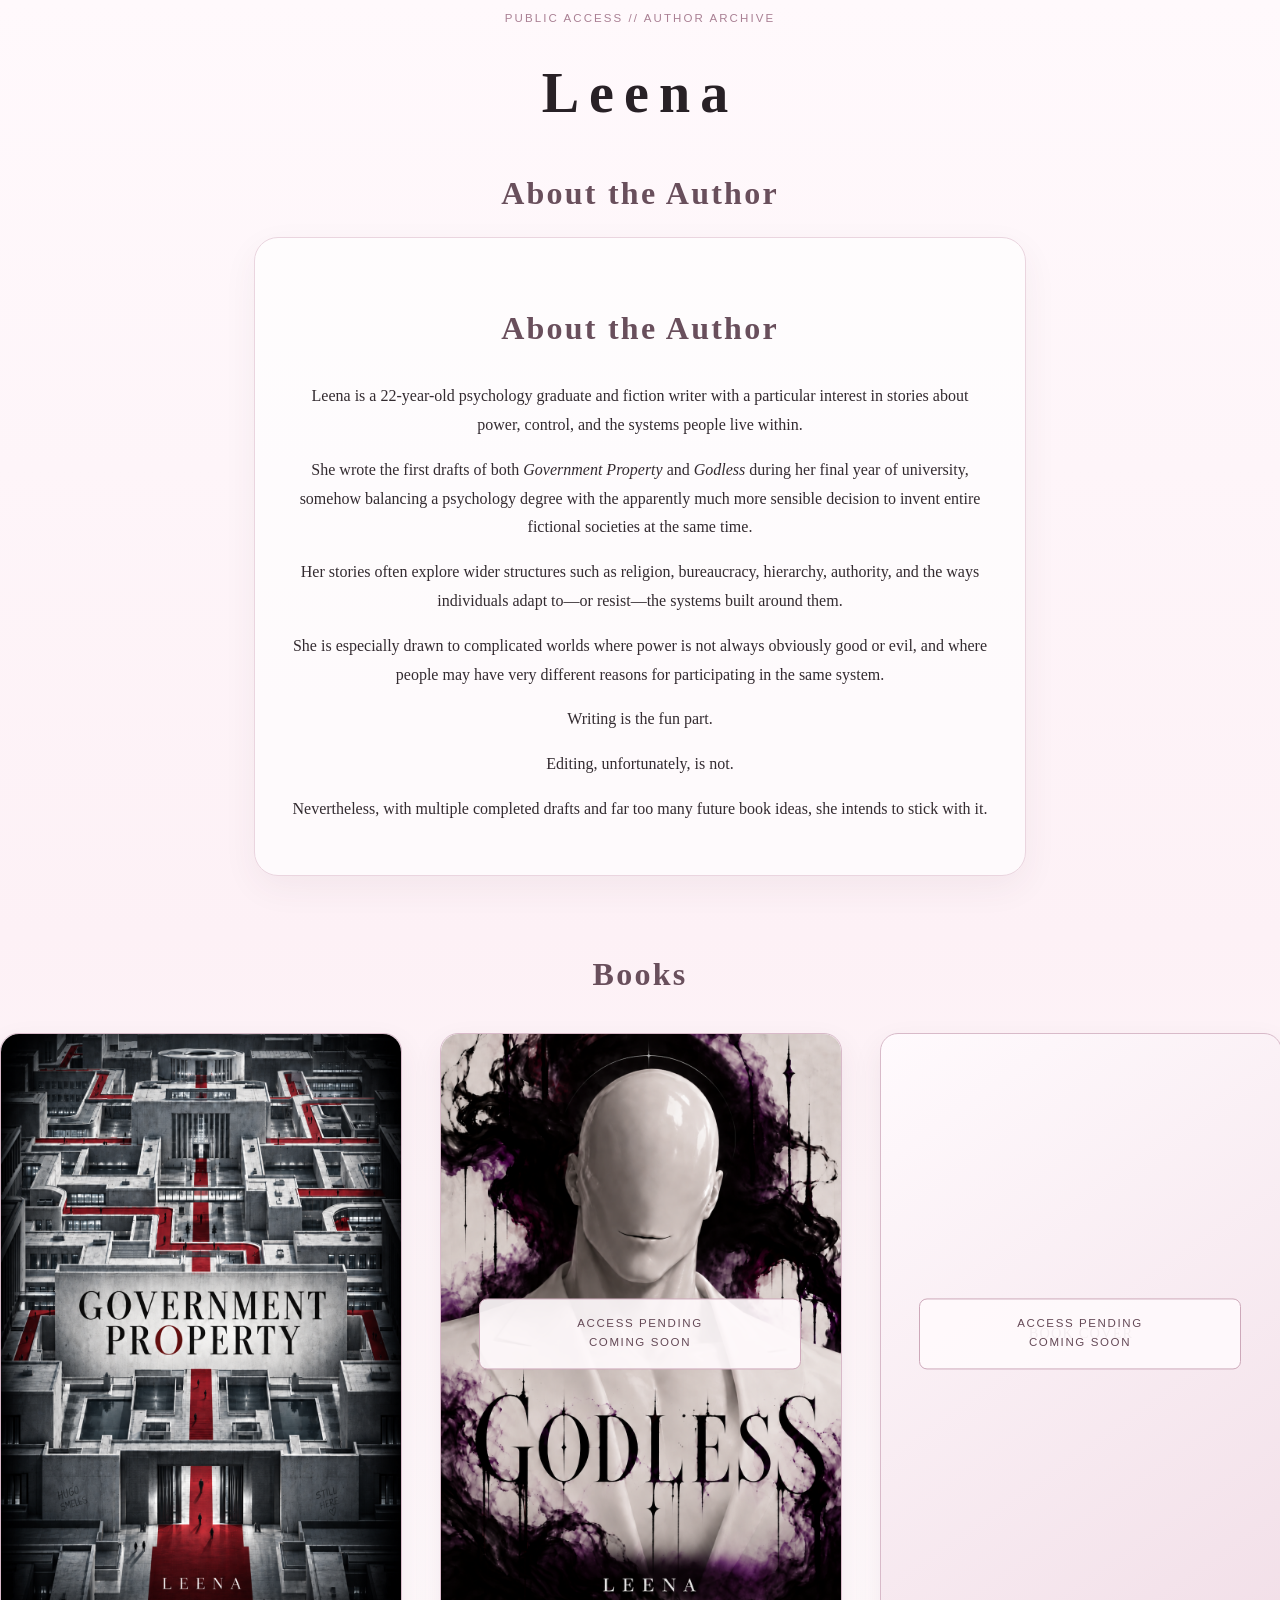
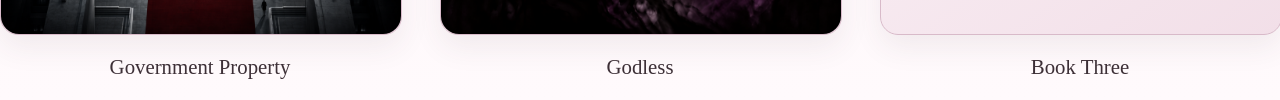
==== index.html @ b4f91d66 "Update index.html" ====
<!DOCTYPE html>
<html lang="en">

<head>
  <link rel="stylesheet" href="style.css">

  <!-- =========================================================
       WEBSITE SETTINGS
       This section controls basic browser information.
       You normally won't need to edit much here.
       ========================================================= -->

  <meta charset="UTF-8">

  <meta name="viewport" content="width=device-width, initial-scale=1.0">

  <!-- This is the text shown on the browser tab -->
  <title>Leena | Author</title>

</head>


<body>


  <!-- =========================================================
       AUTHOR NAME / MAIN WEBSITE TITLE
       Change "Leena" here if you ever want a different name.
  
     INSTITUTIONAL WEBSITE LABEL
     Small atmospheric text above the author name
     ========================================================= -->

<p class="system-label">
  PUBLIC ACCESS // AUTHOR ARCHIVE
</p>
  
  <h1>Leena</h1>



  <!-- =========================================================
       ABOUT THE AUTHOR SECTION
       Replace the paragraph below with your actual author bio.
       ========================================================= -->

  <section>

    <h2>About the Author</h2>

<section class="about-section">

  <h2>About the Author</h2>

  <p>
    Leena is a 22-year-old psychology graduate and fiction writer with a particular
    interest in stories about power, control, and the systems people live within.
  </p>

  <p>
    She wrote the first drafts of both <em>Government Property</em> and <em>Godless</em>
    during her final year of university, somehow balancing a psychology degree with
    the apparently much more sensible decision to invent entire fictional societies
    at the same time.
  </p>

  <p>
    Her stories often explore wider structures such as religion, bureaucracy,
    hierarchy, authority, and the ways individuals adapt to—or resist—the systems
    built around them.
  </p>

  <p>
    She is especially drawn to complicated worlds where power is not always obviously
    good or evil, and where people may have very different reasons for participating
    in the same system.
  </p>

  <p>
    Writing is the fun part.
  </p>

  <p>
    Editing, unfortunately, is not.
  </p>

  <p>
    Nevertheless, with multiple completed drafts and far too many future book ideas,
    she intends to stick with it.
  </p>

</section>
  </section>

<!-- =========================================================
     BOOKS SECTION
     Contains all books shown on the homepage.
     ========================================================= -->

<section class="books-section">

  <h2>Books</h2>

  <!-- =====================================================
       BOOK GRID
       Keeps the three books beside each other.
       ===================================================== -->

  <div class="book-grid">

 <!-- ===================================================
     BOOK 1
     Government Property
     Clicking the cover OR title opens Book One's page.
     =================================================== -->

<div class="book">

  <a href="book-one.html">

    <div class="book-cover-placeholder">

      <img
        src="government-property-cover.png.png"
        alt="Government Property book cover"
      >

    </div>

  </a>

  <h3>
    <a href="book-one.html">Government Property</a>
  </h3>

</div>

   <!-- ===================================================
     BOOK 2
     Godless
     Coming soon - cover is visible but access is pending.
     =================================================== -->

<div class="book coming-soon">

  <a href="book-two.html">

    <div class="book-cover-placeholder">

      <img
        src="godless-cover.png.png"
        alt="Godless book cover"
      >

    </div>

  </a>

  <h3>
    <a href="book-two.html">Godless</a>
  </h3>

</div>
    
    <!-- ===================================================
     BOOK 3
     Clicking the cover OR title opens Book Three's page.
     =================================================== -->

<div class="book coming-soon">

  <a href="book-three.html">

    <div class="book-cover-placeholder">
      BOOK COVER
    </div>

  </a>

  <h3>
    <a href="book-three.html">Book Three</a>
  </h3>

</div>


    
</section>
  
</body>

</html>
---- style.css ----
/* =========================================================
   ENTIRE WEBSITE
   General colours, font, spacing
   ========================================================= */

body {
  margin: 0;
  padding: 0;
  background-color: #f4f0ea;
  color: #1f1f1f;
  font-family: Georgia, "Times New Roman", serif;
}


/* =========================================================
   MAIN PAGE CONTAINER
   Keeps everything centred and stops text stretching too wide
   ========================================================= */

main {
  width: 90%;
  max-width: 1100px;
  margin: 0 auto;
  padding: 60px 20px;
}


/* =========================================================
   AUTHOR NAME / MAIN TITLE
   ========================================================= */

h1 {
  text-align: center;
  font-size: 3.5rem;
  letter-spacing: 0.15em;
  margin-bottom: 50px;
}


/* =========================================================
   SECTION TITLES
   Example: "About the Author" and "Books"
   ========================================================= */

h2 {
  text-align: center;
  font-size: 2rem;
  margin-bottom: 25px;
}


/* =========================================================
   ABOUT THE AUTHOR SECTION
   ========================================================= */

.about-section {
  max-width: 700px;
  margin: 0 auto 80px auto;
  text-align: center;
  line-height: 1.8;
}


/* =========================================================
   BOOKS SECTION
   ========================================================= */

.books-section {
  margin-top: 50px;
}


/* =========================================================
   BOOK GRID
   Controls how the three books sit beside each other
   ========================================================= */

.book-grid {
  display: grid;
  grid-template-columns: repeat(3, 1fr);
  gap: 40px;
  margin-top: 40px;
}


/* =========================================================
   INDIVIDUAL BOOK
   ========================================================= */

.book {
  text-align: center;
}


/* =========================================================
   BOOK COVER PLACEHOLDER
   This will later be replaced by your actual book cover image
   ========================================================= */

.book-cover-placeholder {
  width: 100%;
  aspect-ratio: 2 / 3;
  border: 1px solid #777;
  display: flex;
  align-items: center;
  justify-content: center;
  background-color: #ded8cf;
  color: #555;
  font-size: 0.9rem;
  letter-spacing: 0.08em;
}


/* =========================================================
   BOOK TITLE
   ========================================================= */

.book h3 {
  margin-top: 20px;
  font-size: 1.3rem;
  font-weight: normal;
}


/* =========================================================
   MOBILE PHONE LAYOUT
   Makes books stack vertically on smaller screens
   ========================================================= */

@media (max-width: 700px) {

  .book-grid {
    grid-template-columns: 1fr;
    max-width: 300px;
    margin-left: auto;
    margin-right: auto;
  }

  h1 {
    font-size: 2.5rem;
  }
}

/* =========================================================
   INDIVIDUAL BOOK PAGE LAYOUT
   Puts the cover on the left and the book information
   on the right.
   ========================================================= */

.book-page {
  display: grid;
  grid-template-columns: 320px 1fr;
  gap: 60px;
  align-items: start;
  margin-top: 40px;
  margin-bottom: 80px;
}


/* =========================================================
   BOOK PAGE COVER
   Controls the size of the cover on individual book pages.
   Away from homepage, that second one you click on.
   ========================================================= */

.book-page-cover {
  width: 320px;
}


/* =========================================================
   BOOK PAGE DETAILS
   Title, blurb and purchase link.
   ========================================================= */

.book-page-details h1 {
  text-align: left;
  margin-top: 0;
  margin-bottom: 30px;
}

.book-page-details {
  line-height: 1.8;
}


/* =========================================================
   CHAPTER SECTION
   ========================================================= */

.chapter-section {
  max-width: 700px;
  margin: 0 auto;
  text-align: center;
}

.chapter-section p {
  margin: 15px 0;
}


/* =========================================================
   MOBILE BOOK PAGE
   Stacks the cover and blurb on smaller screens.
   ========================================================= */

@media (max-width: 700px) {

  .book-page {
    grid-template-columns: 1fr;
  }

  .book-page-cover {
    width: 100%;
    max-width: 300px;
    margin: 0 auto;
  }

  .book-page-details h1 {
    text-align: center;
  }
}


/* =========================================================
   SOFT DYSTOPIA THEME
   This section changes the overall mood of the website
   without changing the structure we already built.
   ========================================================= */


/* =========================================================
   MAIN WEBSITE COLOURS
   Soft pink / cream background with dark readable text
   ========================================================= */

body {
  background: linear-gradient(
    180deg,
    #fff9fc 0%,
    #fdf1f6 55%,
    #fffafc 100%
  );

  color: #332b30;
  min-height: 100vh;
}


/* =========================================================
   MAIN AUTHOR TITLE
   ========================================================= */

h1 {
  color: #282126;
  letter-spacing: 0.18em;
}


/* =========================================================
   SECTION HEADINGS
   About the Author / Books / Chapters
   ========================================================= */

h2 {
  color: #694f5c;
  letter-spacing: 0.07em;
}


/* =========================================================
   ABOUT THE AUTHOR BOX
   Gives the biography a soft white card
   ========================================================= */

.about-section {
  background-color: rgba(255, 255, 255, 0.65);

  border: 1px solid #ead5df;

  border-radius: 24px;

  padding: 35px;

  box-shadow: 0 12px 35px rgba(80, 45, 62, 0.06);
}


/* =========================================================
   BOOK COVER DESIGN
   Applies to placeholder covers AND later real cover areas
   ========================================================= */

.book-cover-placeholder {
  background: linear-gradient(
    145deg,
    #fffafd,
    #f2dfe8
  );

  border: 1px solid #d8bac9;

  border-radius: 18px;

  color: #765d69;

  box-shadow: 0 12px 30px rgba(73, 45, 59, 0.08);

  transition:
    transform 0.3s ease,
    box-shadow 0.3s ease,
    border-color 0.3s ease;
}


/* =========================================================
   CLICKABLE BOOK COVER
   Removes the default blue-link appearance
   ========================================================= */

.book > a {
  display: block;
  color: inherit;
  text-decoration: none;
}


/* =========================================================
   BOOK COVER HOVER EFFECT
   Cover subtly lifts when someone hovers over it
   ========================================================= */

.book > a:hover .book-cover-placeholder {
  transform: translateY(-7px);

  border-color: #b98ca2;

  box-shadow: 0 18px 38px rgba(73, 45, 59, 0.14);
}


/* =========================================================
   BOOK TITLE LINKS
   Replaces bright blue browser links
   ========================================================= */

.book h3 a {
  color: #3d3037;

  text-decoration: none;

  transition: color 0.25s ease;
}

.book h3 a:hover {
  color: #9a5d7b;
}


/* =========================================================
   IMPORTANT BUTTONS
   Styles Back to Home and Purchase links as buttons
   ========================================================= */

main > p > a,
.book-page-details a {
  display: inline-block;

  background-color: #3b2d34;

  color: #ffffff;

  text-decoration: none;

  padding: 11px 20px;

  border-radius: 999px;

  font-size: 0.85rem;

  letter-spacing: 0.08em;

  transition:
    transform 0.2s ease,
    background-color 0.2s ease;
}


/* =========================================================
   BUTTON HOVER EFFECT
   ========================================================= */

main > p > a:hover,
.book-page-details a:hover {
  background-color: #8d5670;

  transform: translateY(-2px);
}


/* =========================================================
   CHAPTER LINKS
   These stay more subtle instead of becoming large buttons
   ========================================================= */

.chapter-section a {
  color: #744b60;

  text-decoration: none;

  border-bottom: 1px solid #d6afc1;

  padding-bottom: 2px;
}

.chapter-section a:hover {
  color: #a85f82;

  border-bottom-color: #a85f82;
}


/* =========================================================
   SMALL INSTITUTIONAL LABELS
   Used for things like:
   PUBLIC ACCESS // AUTHOR ARCHIVE
   ========================================================= */

.system-label {
  text-align: center;

  font-family: Arial, Helvetica, sans-serif;

  font-size: 0.72rem;

  letter-spacing: 0.18em;

  color: #aa8094;

  text-transform: uppercase;

  margin-bottom: 15px;
}


/* =========================================================
   TEXT SELECTION
   Even highlighting text follows the website colours
   ========================================================= */

::selection {
  background-color: #e8bfd2;

  color: #2b2227;
}


/* =========================================================
   ALTERS THE VISUAL FOR ACCESS TO BOOK 2 AND 3
   COMING SOON BOOKS
   Adds an institutional overlay to unreleased books.
   ========================================================= */

.book.coming-soon > a {
  position: relative;
}


/* =========================================================
   ACCESS PENDING OVERLAY
   ========================================================= */

.book.coming-soon > a::after {
  content: "ACCESS PENDING\A COMING SOON";

  white-space: pre;

  position: absolute;

  top: 50%;
  left: 50%;

  transform: translate(-50%, -50%);

  width: 75%;

  background-color: rgba(255, 250, 252, 0.92);

  border: 1px solid #cda9ba;

  padding: 15px 10px;

  color: #654a57;

  font-family: Arial, Helvetica, sans-serif;

  font-size: 0.72rem;

  letter-spacing: 0.14em;

  line-height: 1.7;

  text-align: center;

  border-radius: 8px;
}


/* =========================================================
   REAL BOOK COVER IMAGES, GENERAL CODING FOR ALL BOOK COVERS
   Makes uploaded covers fill the existing cover boxes neatly.
   ========================================================= */

.book-cover-placeholder img {
  width: 100%;
  height: 100%;

  object-fit: cover;

  display: block;

  border-radius: inherit;
}
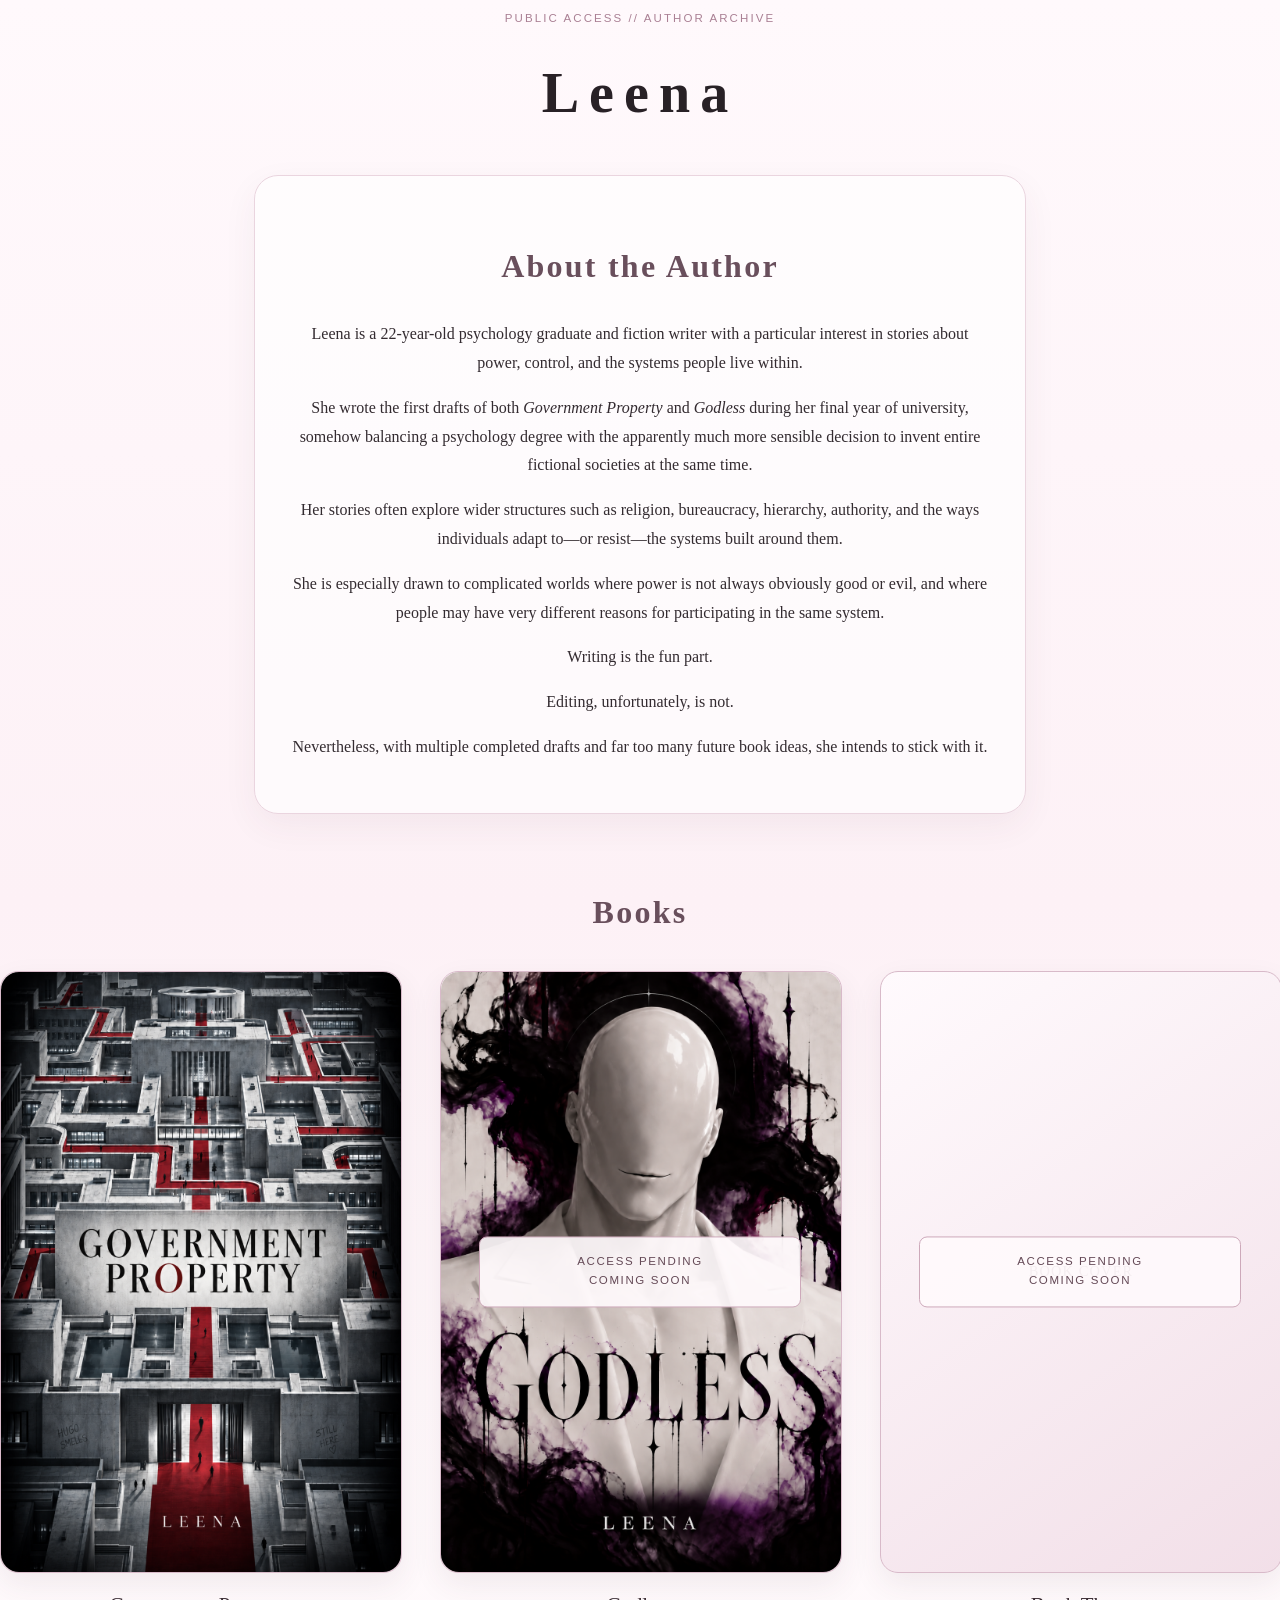
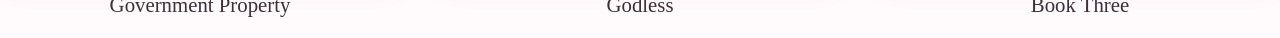
==== commit 7b90c1dc: "Update index.html" ====
--- a/index.html
+++ b/index.html
@@ -44,10 +44,6 @@
        Replace the paragraph below with your actual author bio.
        ========================================================= -->
 
-  <section>
-
-    <h2>About the Author</h2>
-
 <section class="about-section">
 
   <h2>About the Author</h2>
@@ -89,7 +85,6 @@
     she intends to stick with it.
   </p>
 
-</section>
   </section>
 
 <!-- =========================================================
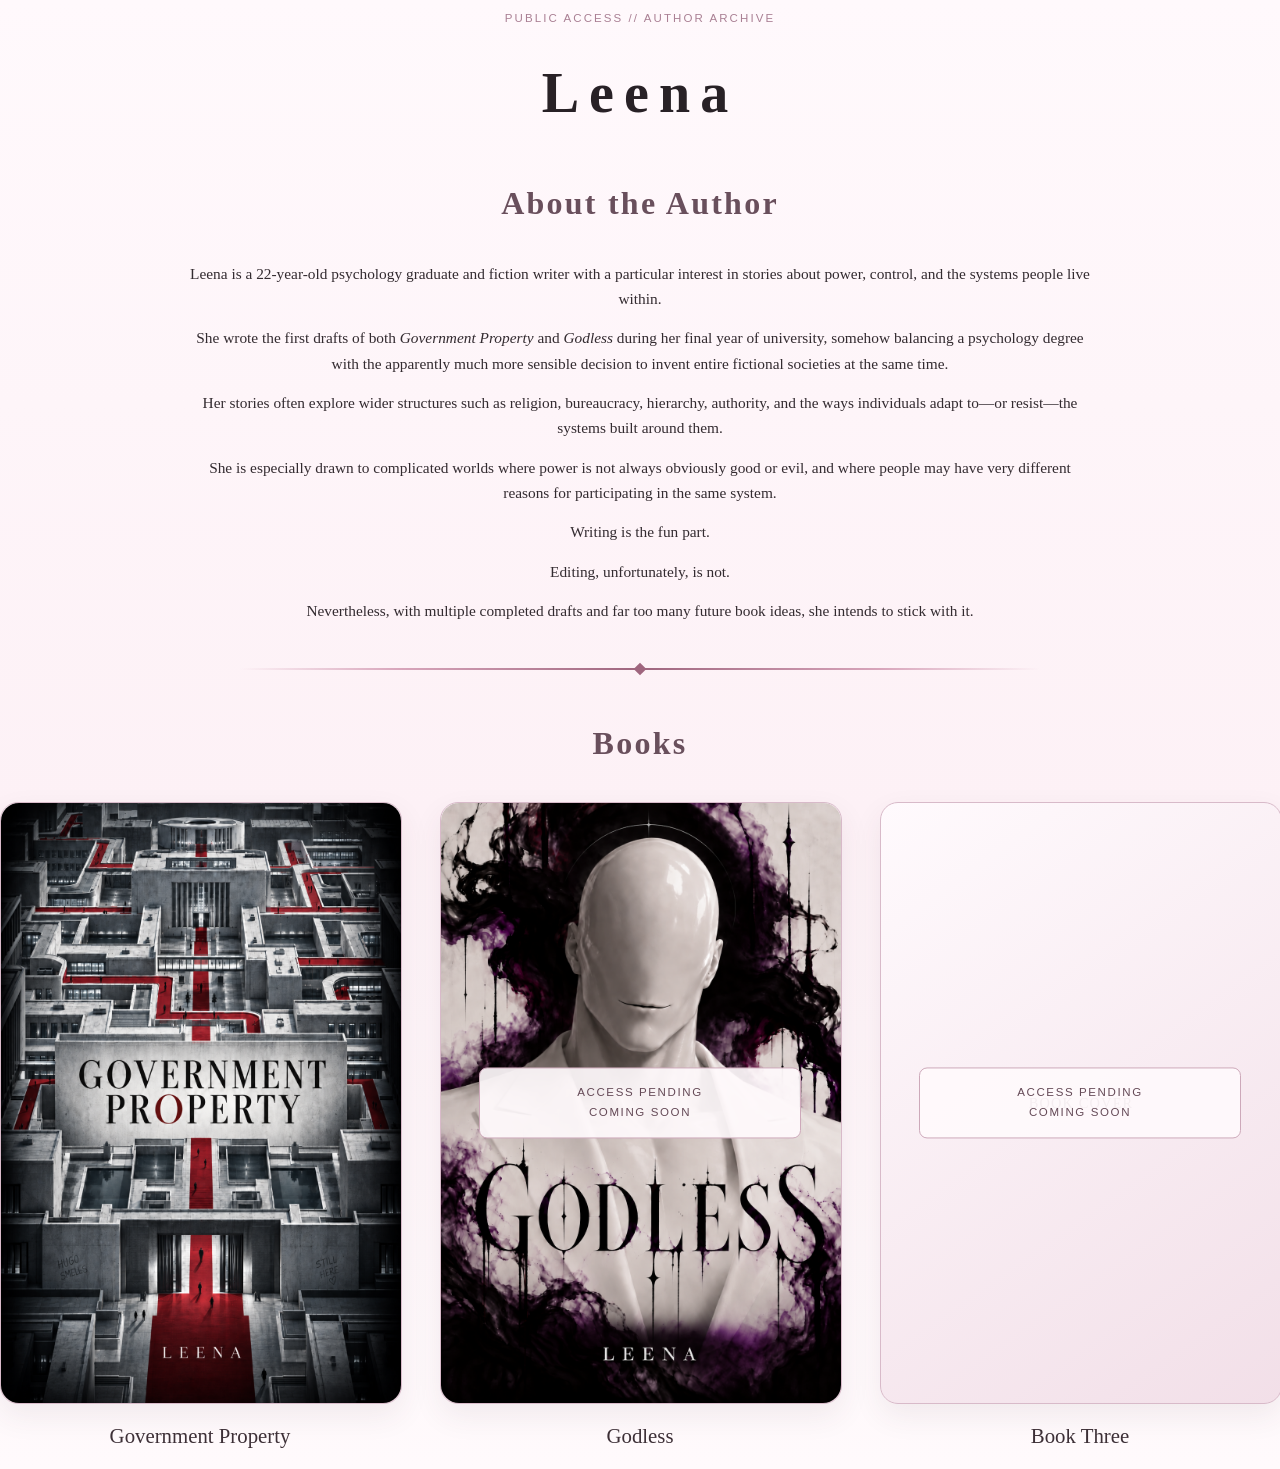
==== commit 3a227a85: "Update index.html" ====
--- a/index.html
+++ b/index.html
@@ -86,7 +86,14 @@
   </p>
 
   </section>
+  
+<!-- =========================================================
+     DECORATIVE DIVIDER
+     Separates the author bio from the books.
+     ========================================================= -->
 
+<div class="section-divider"></div>
+  
 <!-- =========================================================
      BOOKS SECTION
      Contains all books shown on the homepage.
--- a/style.css
+++ b/style.css
@@ -524,3 +524,108 @@
 
 
 
+/* =========================================================
+   ABOUT THE AUTHOR
+   Open layout - no box or background.
+   ========================================================= */
+
+.about-section {
+  width: 88%;
+  max-width: 1000px;
+
+  margin: 35px auto 45px auto;
+
+  padding: 0;
+
+  text-align: center;
+
+  background: none;
+  border: none;
+  border-radius: 0;
+  box-shadow: none;
+}
+
+
+/* =========================================================
+   ABOUT THE AUTHOR TITLE
+   ========================================================= */
+
+.about-section h2 {
+  margin: 0 0 28px 0;
+
+  font-size: 2rem;
+
+  color: #694f5c;
+}
+
+
+/* =========================================================
+   ABOUT THE AUTHOR TEXT
+   Keeps the writing centred and comfortably contained.
+   ========================================================= */
+
+.about-section p {
+  max-width: 900px;
+
+  margin: 0 auto 14px auto;
+
+  text-align: center;
+
+  font-size: 0.96rem;
+
+  line-height: 1.65;
+}
+
+
+.about-section p:last-child {
+  margin-bottom: 0;
+}
+
+
+/* =========================================================
+   AUTHOR / BOOKS DIVIDER
+   Dusty pink gradient that fades at both ends.
+   ========================================================= */
+
+.section-divider {
+  position: relative;
+
+  width: 65%;
+  max-width: 800px;
+
+  height: 2px;
+
+  margin: 45px auto 55px auto;
+
+  background: linear-gradient(
+    90deg,
+    transparent 0%,
+    #d8a5bb 20%,
+    #9f657e 50%,
+    #d8a5bb 80%,
+    transparent 100%
+  );
+}
+
+
+/* =========================================================
+   SMALL DIAMOND IN THE CENTRE OF THE DIVIDER
+   ========================================================= */
+
+.section-divider::after {
+  content: "";
+
+  position: absolute;
+
+  top: 50%;
+  left: 50%;
+
+  width: 9px;
+  height: 9px;
+
+  background-color: #9f657e;
+
+  transform:
+    translate(-50%, -50%)
+    rotate(45deg);
+}
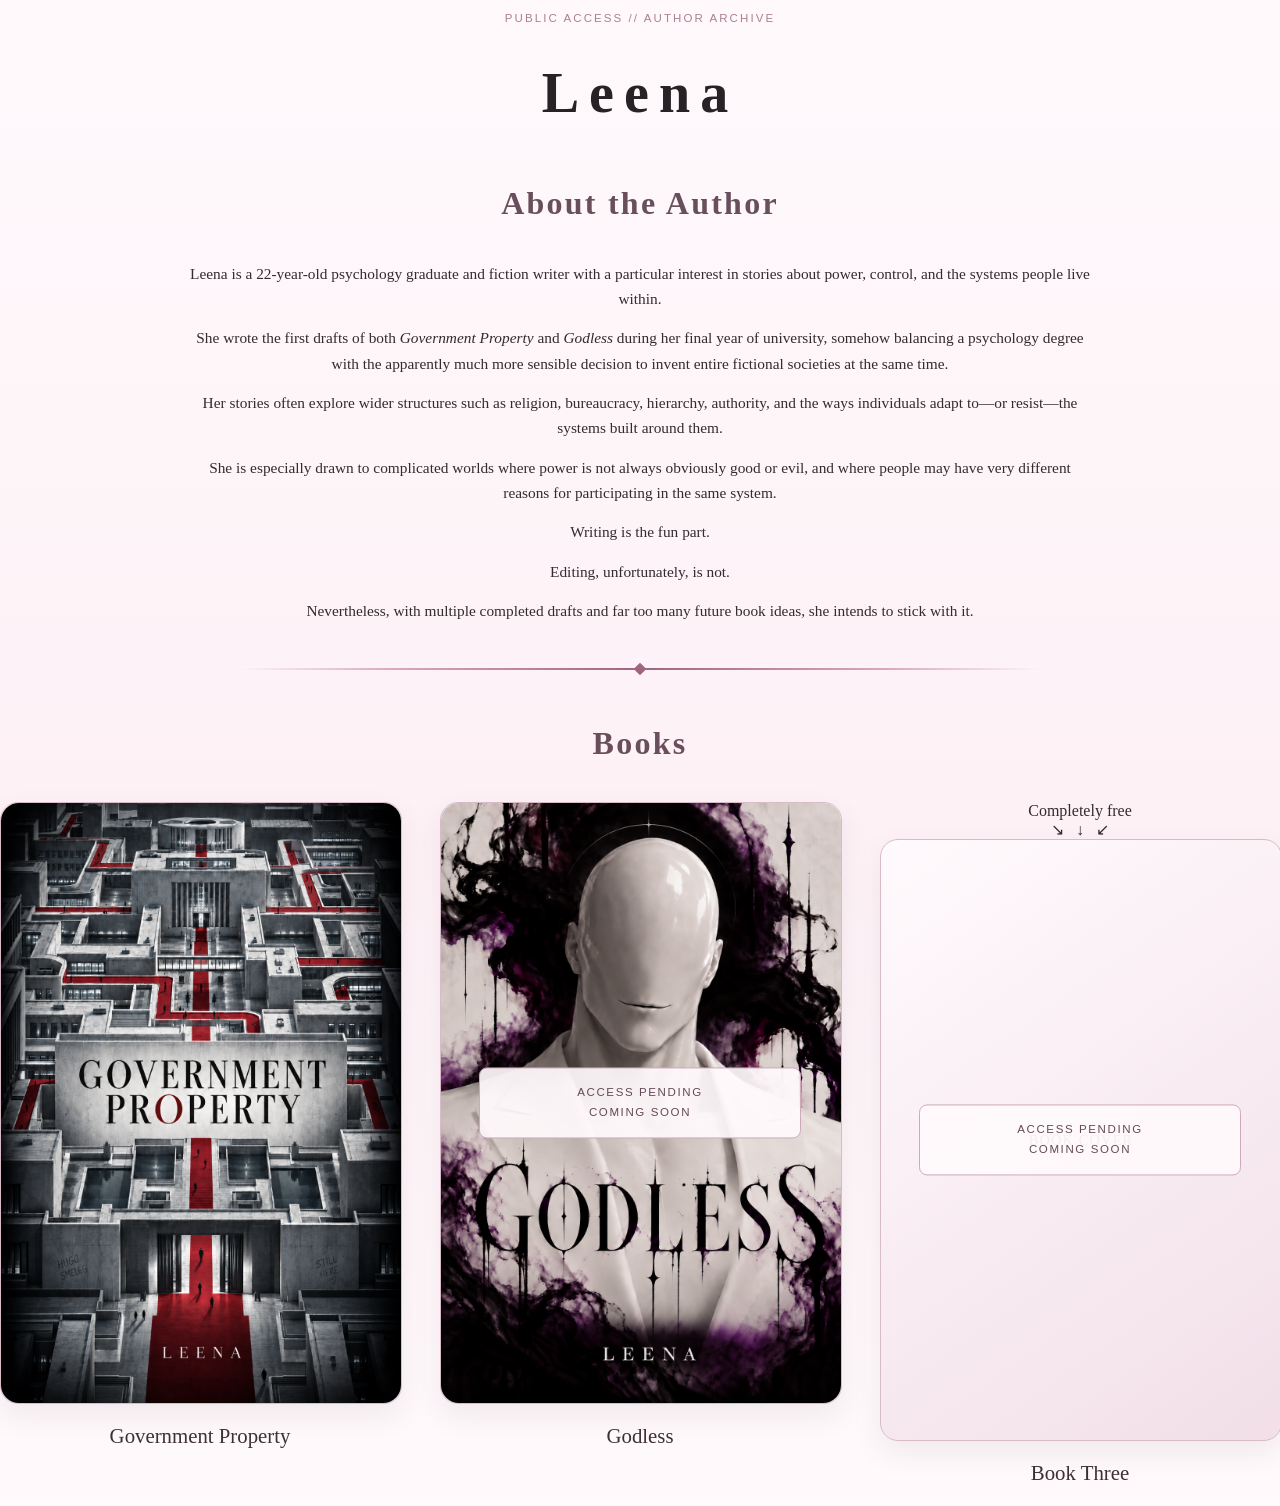
==== commit 984c2318: "Update index.html free label" ====
--- a/index.html
+++ b/index.html
@@ -2,8 +2,21 @@
 <html lang="en">
 
 <head>
+  <!-- =========================================================
+       HANDWRITING FONT
+       Used for the "Completely free" note on Book Three.
+       ========================================================= -->
+
+  <link rel="preconnect" href="https://fonts.googleapis.com">
+
+  <link rel="preconnect" href="https://fonts.gstatic.com" crossorigin>
+
+  <link href="https://fonts.googleapis.com/css2?family=Caveat:wght@600&display=swap" rel="stylesheet">
+
+
+  <!-- Main website styling -->
   <link rel="stylesheet" href="style.css">
-
+    
   <!-- =========================================================
        WEBSITE SETTINGS
        This section controls basic browser information.
@@ -171,8 +184,23 @@
 
 <div class="book coming-soon">
 
+  <!-- ===================================================
+     FREE BOOK NOTE
+     Handwritten note shown above Book Three.
+     =================================================== -->
+
+<div class="free-note">
+
+  Completely free
+
+  <div class="free-arrows">
+    ↘ &nbsp; ↓ &nbsp; ↙
+  </div>
+
+</div>
+
   <a href="book-three.html">
-
+    
     <div class="book-cover-placeholder">
       BOOK COVER
     </div>
@@ -184,8 +212,6 @@
   </h3>
 
 </div>
-
-
     
 </section>
   
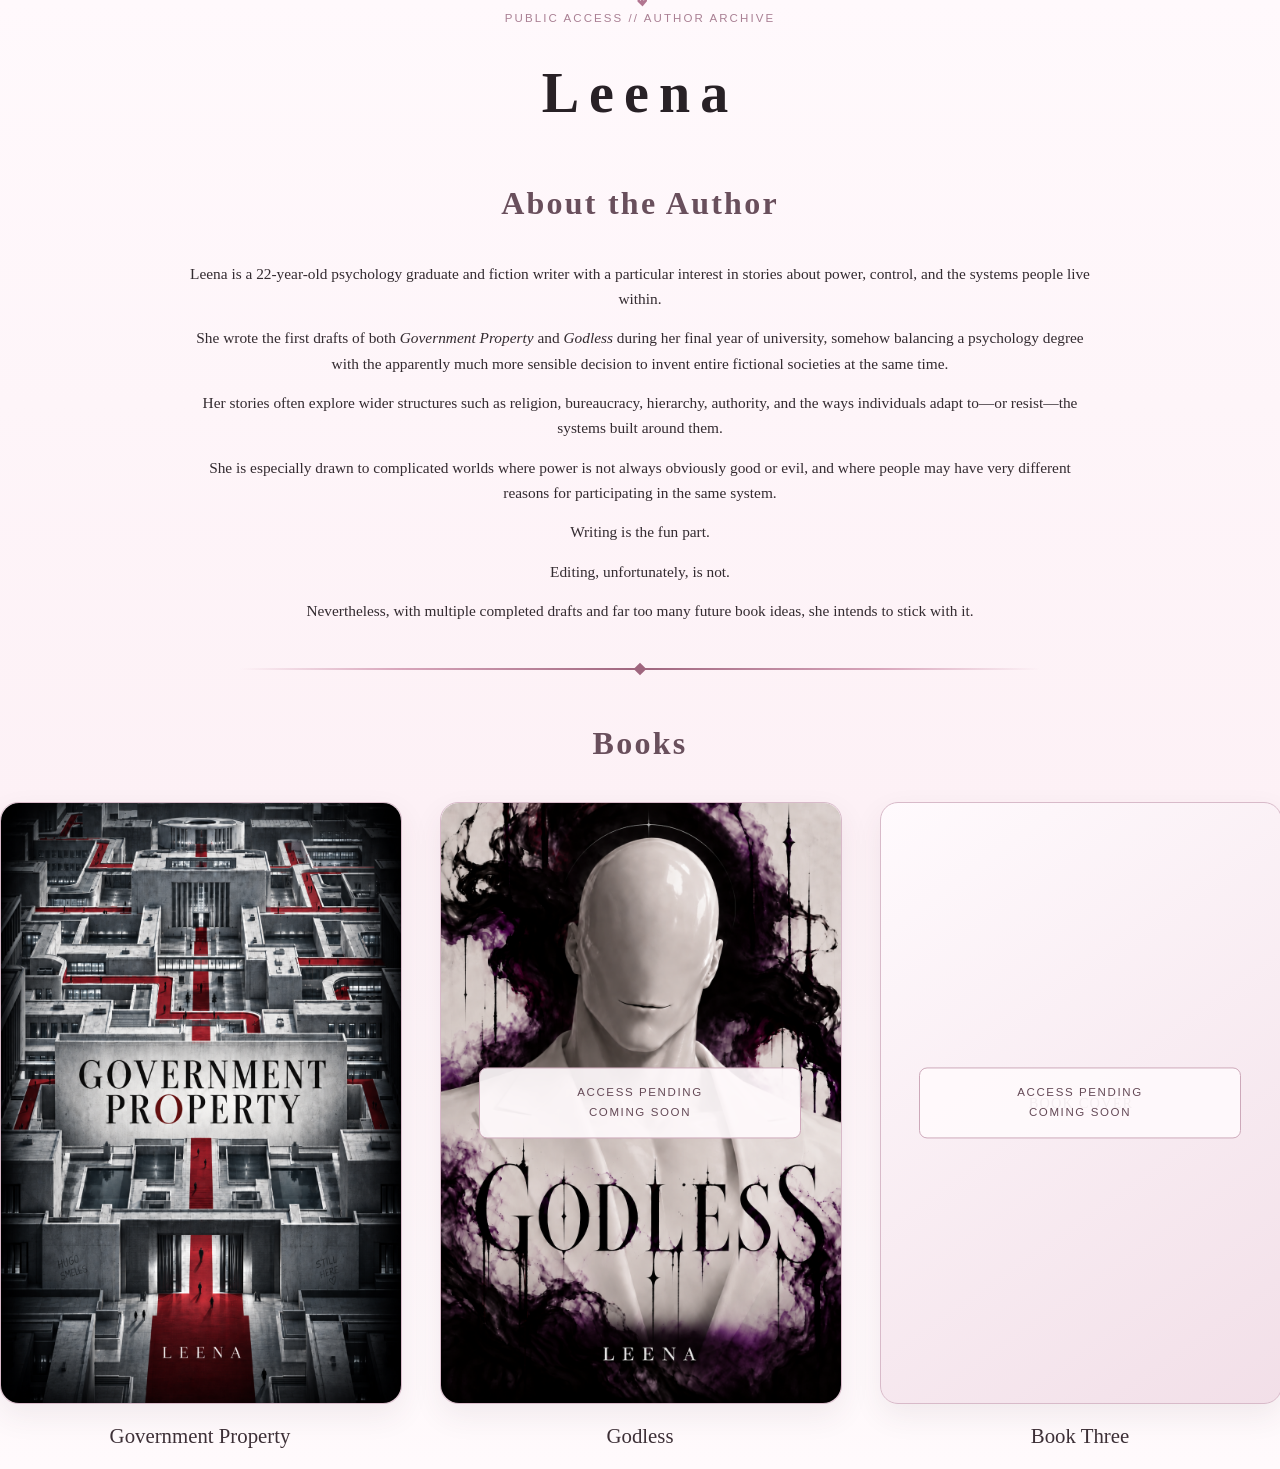
==== commit e025cbc4: "Update index.html" ====
--- a/index.html
+++ b/index.html
@@ -191,11 +191,11 @@
 
 <div class="free-note">
 
-  Completely free
-
-  <div class="free-arrows">
-    ↘ &nbsp; ↓ &nbsp; ↙
-  </div>
+  Completely free!
+
+<div class="free-arrows">
+  ⤵
+</div>
 
 </div>
 
--- a/style.css
+++ b/style.css
@@ -629,3 +629,51 @@
     translate(-50%, -50%)
     rotate(45deg);
 }
+
+
+
+
+/* =========================================================
+   BOOK THREE - COMPLETELY FREE NOTE
+   ========================================================= */
+
+.free-note {
+  position: absolute;
+
+  top: -42px;
+  left: 50%;
+
+  transform: translateX(-50%) rotate(-3deg);
+
+  z-index: 10;
+
+  font-family: "Segoe Print", "Bradley Hand", "Comic Sans MS", cursive;
+
+  font-size: 1.5rem;
+  font-weight: 600;
+
+  color: #9f657e;
+
+  white-space: nowrap;
+
+  text-align: center;
+
+  line-height: 1;
+}
+
+
+/* =========================================================
+   CURVED ARROW
+   ========================================================= */
+
+.free-arrows {
+  margin-top: 2px;
+
+  font-family: "Segoe Print", "Bradley Hand", cursive;
+
+  font-size: 1.7rem;
+
+  color: #b27691;
+
+  line-height: 1;
+}
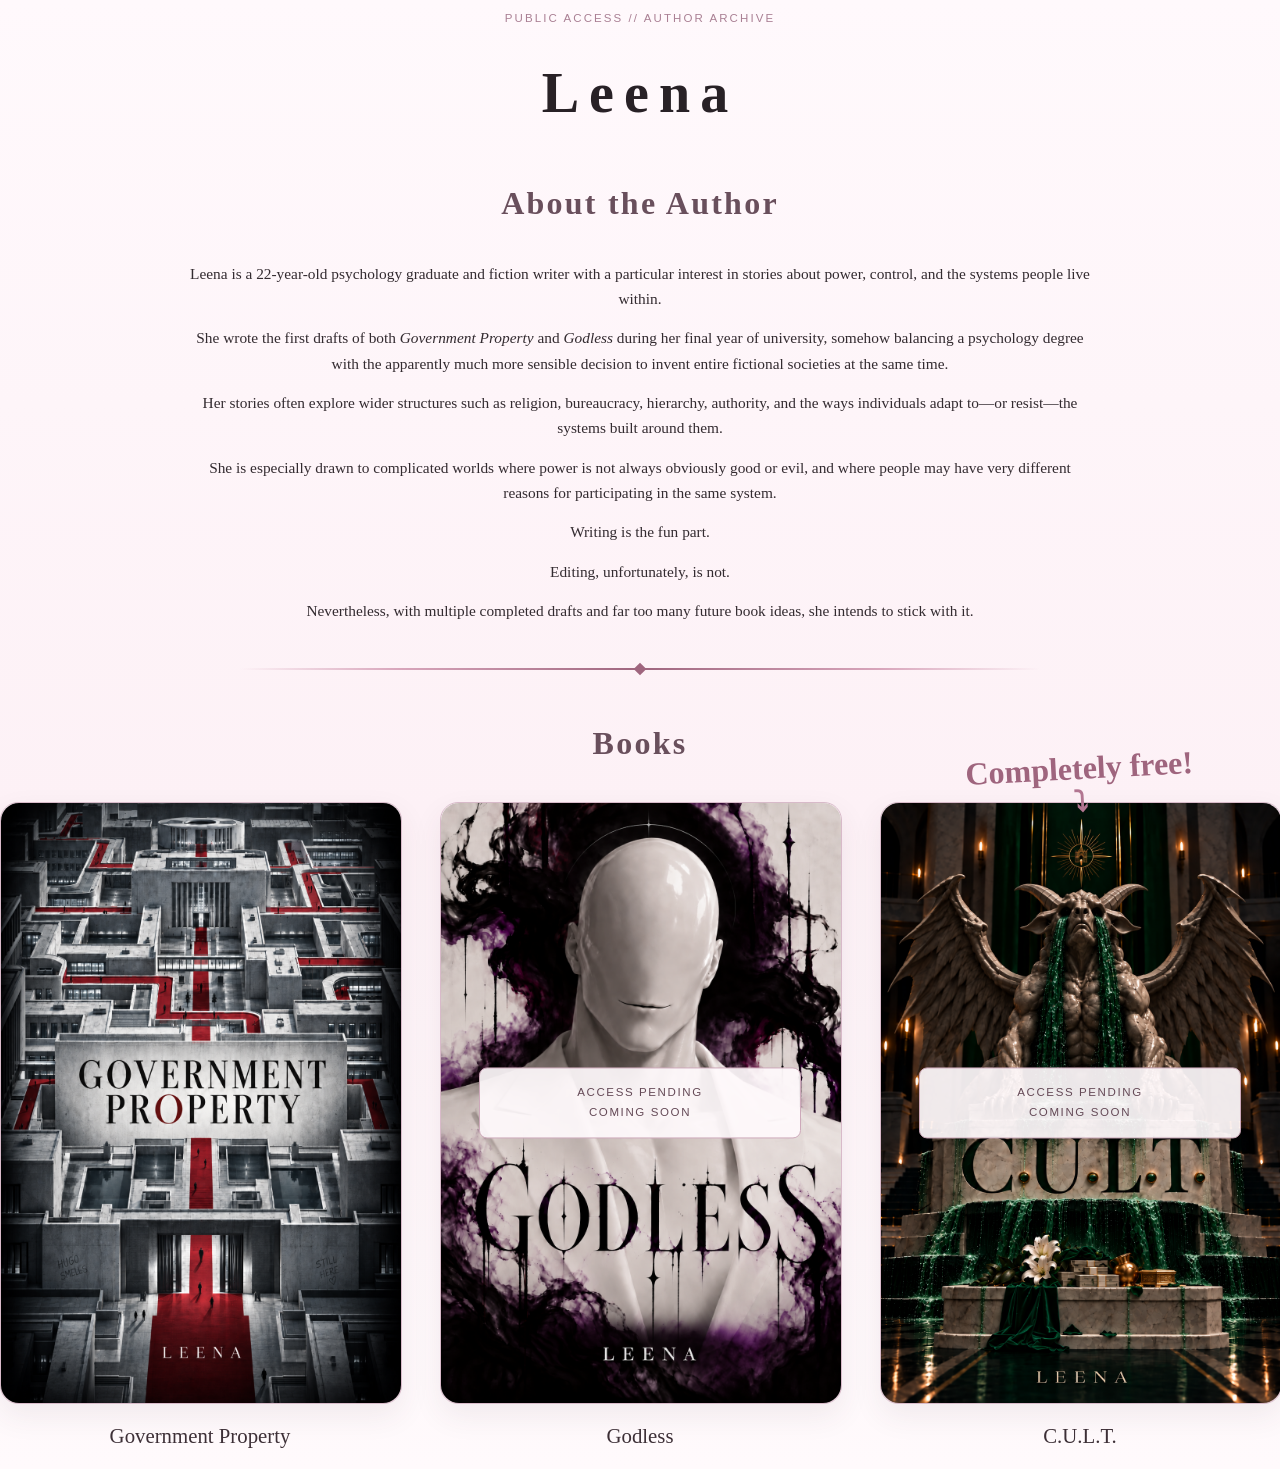
==== commit 8ee0a377: "Update index.html" ====
--- a/index.html
+++ b/index.html
@@ -200,15 +200,24 @@
 </div>
 
   <a href="book-three.html">
-    
-    <div class="book-cover-placeholder">
-      BOOK COVER
-    </div>
+
+    
+   <div class="book-cover-placeholder">
+
+  <!-- C.U.L.T. real book cover -->
+  <img
+    src="CULT-cover.png.png"
+    alt="C.U.L.T. book cover"
+  >
+
+</div>
+
+    
 
   </a>
 
   <h3>
-    <a href="book-three.html">Book Three</a>
+    <a href="book-three.html">C.U.L.T.</a>
   </h3>
 
 </div>
--- a/style.css
+++ b/style.css
@@ -635,21 +635,32 @@
 
 /* =========================================================
    BOOK THREE - COMPLETELY FREE NOTE
+   Targets the LAST book in the homepage grid.
+   ========================================================= */
+
+.book-grid > .book:last-child {
+  position: relative;
+  overflow: visible;
+}
+
+
+/* =========================================================
+   HANDWRITTEN "COMPLETELY FREE!" NOTE
    ========================================================= */
 
 .free-note {
   position: absolute;
 
-  top: -42px;
+  top: -50px;
   left: 50%;
 
   transform: translateX(-50%) rotate(-3deg);
 
-  z-index: 10;
-
-  font-family: "Segoe Print", "Bradley Hand", "Comic Sans MS", cursive;
-
-  font-size: 1.5rem;
+  z-index: 50;
+
+  font-family: "Caveat", cursive;
+
+  font-size: 2rem;
   font-weight: 600;
 
   color: #9f657e;
@@ -663,15 +674,15 @@
 
 
 /* =========================================================
-   CURVED ARROW
+   ARROW UNDER THE NOTE
    ========================================================= */
 
 .free-arrows {
-  margin-top: 2px;
-
-  font-family: "Segoe Print", "Bradley Hand", cursive;
-
-  font-size: 1.7rem;
+  margin-top: 4px;
+
+  font-family: "Caveat", cursive;
+
+  font-size: 1.8rem;
 
   color: #b27691;
 
